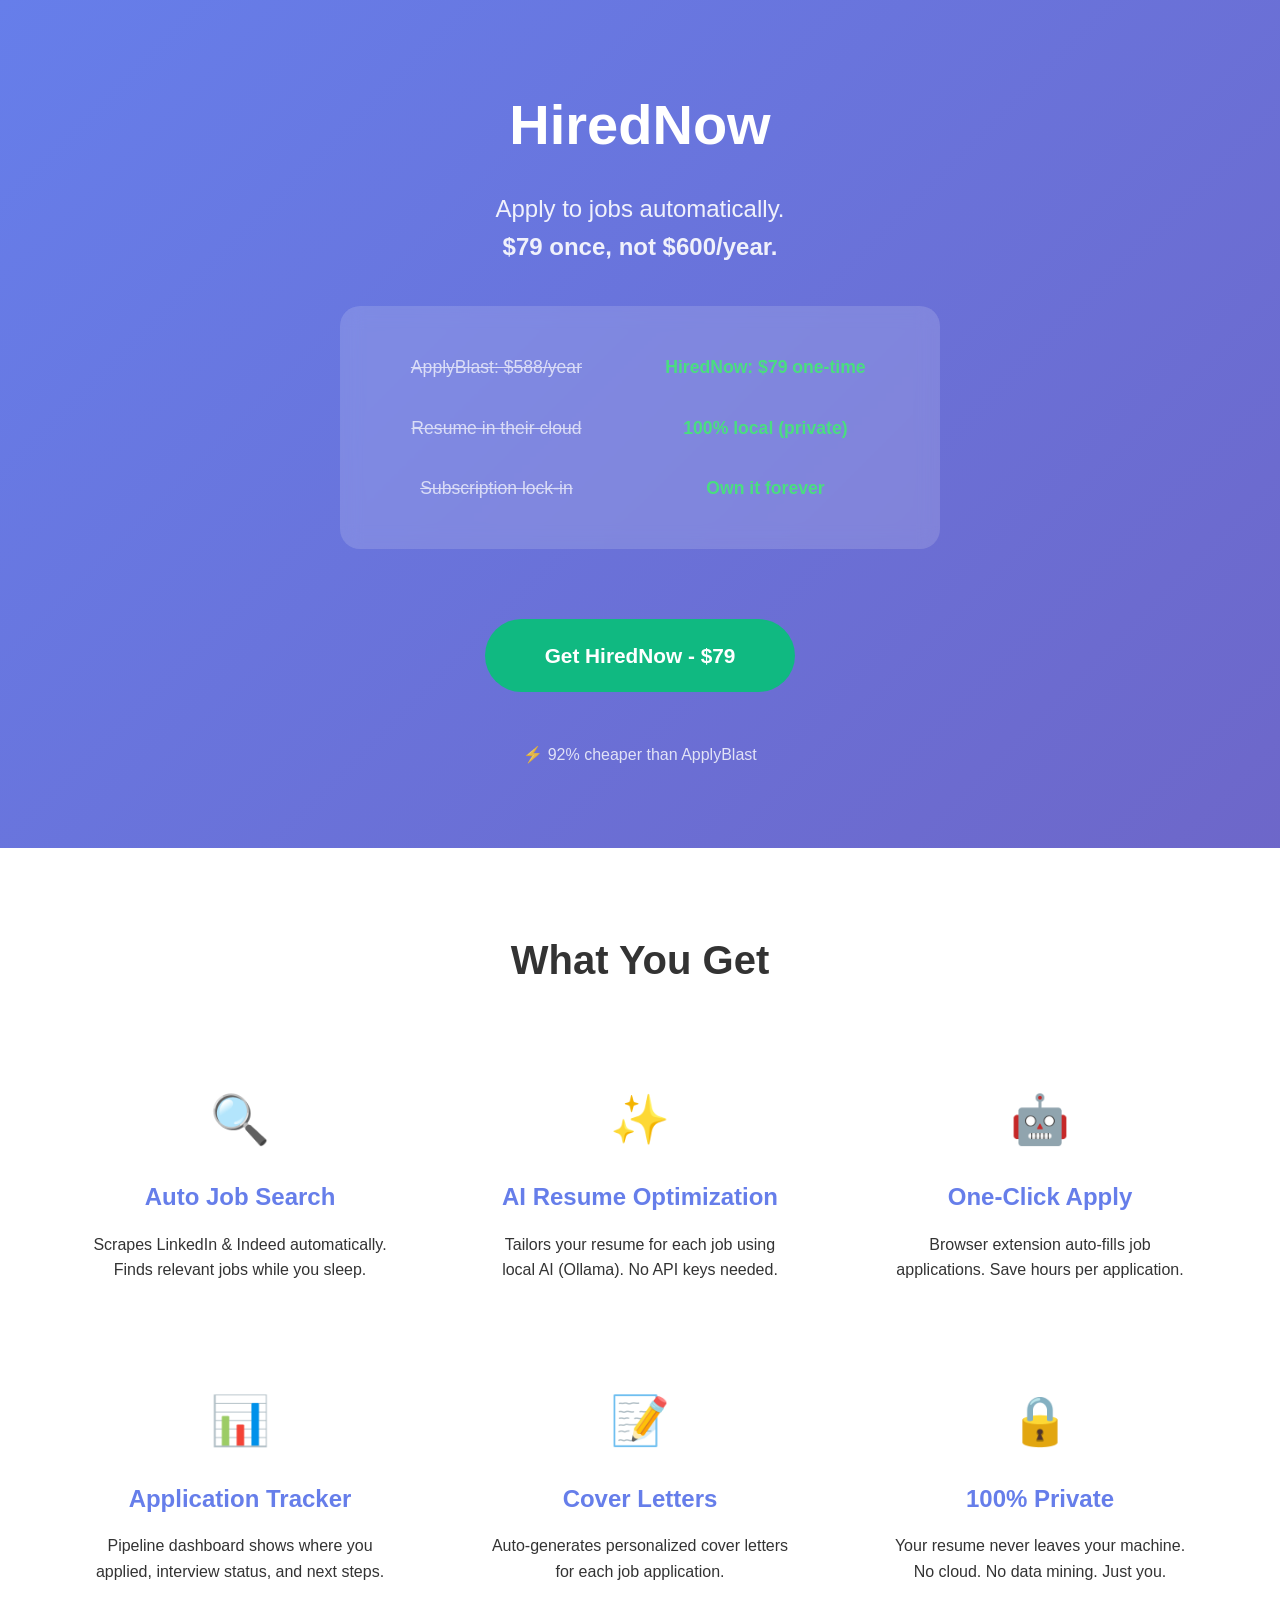
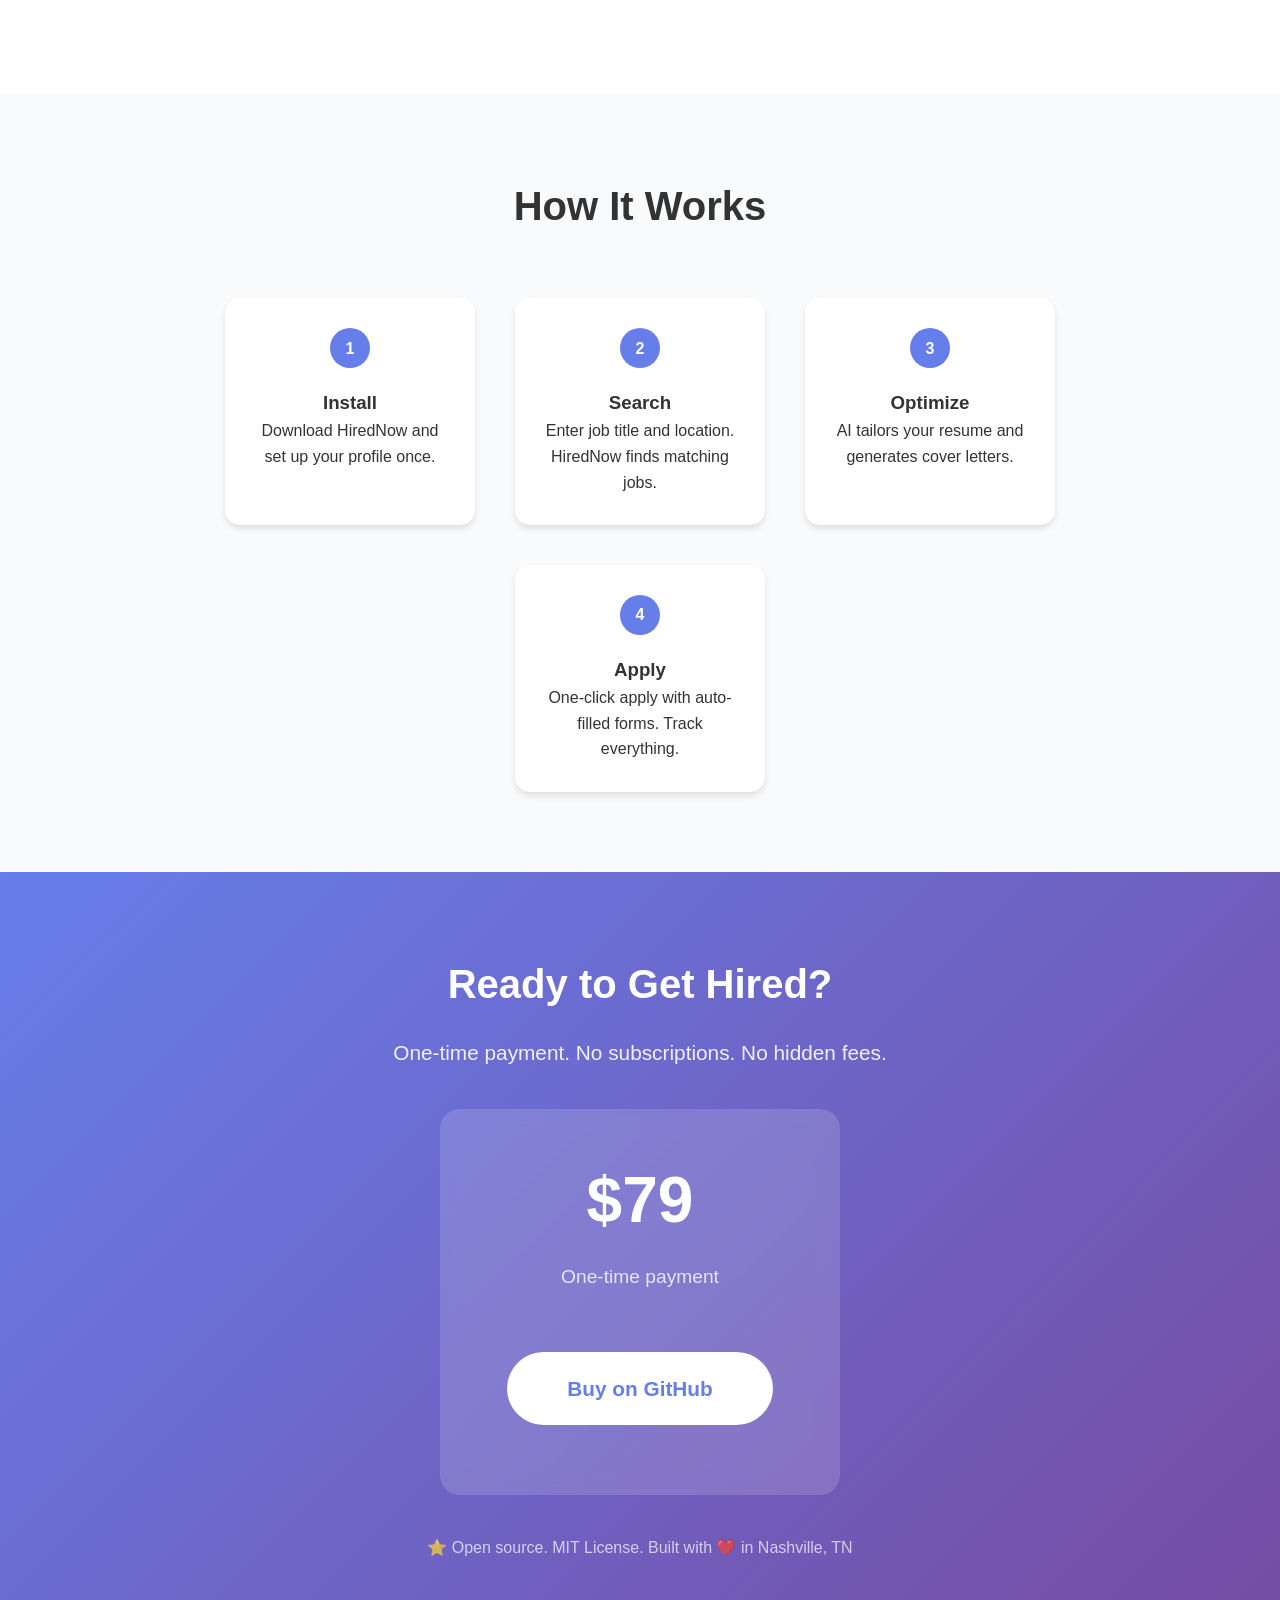
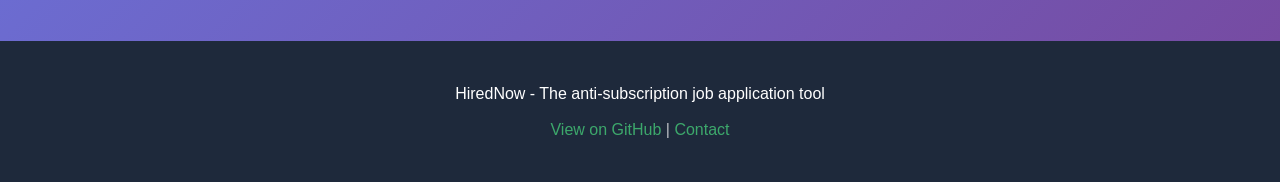
==== index.html @ 219b1fe7 "Add professional landing page" ====
<!DOCTYPE html>
<html lang="en">
<head>
    <meta charset="UTF-8">
    <meta name="viewport" content="width=device-width, initial-scale=1.0">
    <title>HiredNow - Apply to Jobs Automatically | $79 One-Time</title>
    <style>
        * {
            margin: 0;
            padding: 0;
            box-sizing: border-box;
        }
        
        body {
            font-family: -apple-system, BlinkMacSystemFont, 'Segoe UI', Roboto, sans-serif;
            line-height: 1.6;
            color: #333;
            background: linear-gradient(135deg, #667eea 0%, #764ba2 100%);
            min-height: 100vh;
        }
        
        .container {
            max-width: 1200px;
            margin: 0 auto;
            padding: 0 20px;
        }
        
        header {
            text-align: center;
            padding: 80px 20px;
            color: white;
        }
        
        h1 {
            font-size: 3.5rem;
            margin-bottom: 20px;
            font-weight: 800;
        }
        
        .tagline {
            font-size: 1.5rem;
            opacity: 0.9;
            margin-bottom: 30px;
        }
        
        .price-comparison {
            background: rgba(255,255,255,0.15);
            backdrop-filter: blur(10px);
            border-radius: 20px;
            padding: 30px;
            margin: 40px auto;
            max-width: 600px;
        }
        
        .price-comparison table {
            width: 100%;
            color: white;
        }
        
        .price-comparison td {
            padding: 15px;
            font-size: 1.1rem;
        }
        
        .price-comparison .competitor {
            text-decoration: line-through;
            opacity: 0.7;
        }
        
        .price-comparison .winner {
            font-weight: bold;
            color: #4ade80;
        }
        
        .cta-button {
            display: inline-block;
            background: #10b981;
            color: white;
            padding: 20px 60px;
            font-size: 1.3rem;
            font-weight: 600;
            border-radius: 50px;
            text-decoration: none;
            margin: 30px 0;
            transition: transform 0.2s, box-shadow 0.2s;
        }
        
        .cta-button:hover {
            transform: translateY(-3px);
            box-shadow: 0 20px 40px rgba(0,0,0,0.2);
        }
        
        .features {
            background: white;
            padding: 80px 20px;
        }
        
        .features h2 {
            text-align: center;
            font-size: 2.5rem;
            margin-bottom: 60px;
            color: #333;
        }
        
        .feature-grid {
            display: grid;
            grid-template-columns: repeat(auto-fit, minmax(300px, 1fr));
            gap: 40px;
            margin-top: 40px;
        }
        
        .feature {
            text-align: center;
            padding: 30px;
        }
        
        .feature-icon {
            font-size: 3rem;
            margin-bottom: 20px;
        }
        
        .feature h3 {
            font-size: 1.5rem;
            margin-bottom: 15px;
            color: #667eea;
        }
        
        .how-it-works {
            background: #f8fafc;
            padding: 80px 20px;
        }
        
        .how-it-works h2 {
            text-align: center;
            font-size: 2.5rem;
            margin-bottom: 60px;
        }
        
        .steps {
            display: flex;
            justify-content: center;
            gap: 40px;
            flex-wrap: wrap;
            max-width: 1000px;
            margin: 0 auto;
        }
        
        .step {
            background: white;
            padding: 30px;
            border-radius: 15px;
            box-shadow: 0 4px 6px rgba(0,0,0,0.1);
            width: 250px;
            text-align: center;
        }
        
        .step-number {
            background: #667eea;
            color: white;
            width: 40px;
            height: 40px;
            border-radius: 50%;
            display: flex;
            align-items: center;
            justify-content: center;
            margin: 0 auto 20px;
            font-weight: bold;
        }
        
        footer {
            background: #1e293b;
            color: white;
            text-align: center;
            padding: 40px 20px;
        }
        
        .github-link {
            color: #4ade80;
            text-decoration: none;
        }
        
        @media (max-width: 768px) {
            h1 {
                font-size: 2.5rem;
            }
            
            .tagline {
                font-size: 1.2rem;
            }
        }
    </style>
</head>
<body>
    <header>
        <div class="container">
            <h1>HiredNow</h1>
            <p class="tagline">Apply to jobs automatically.<br><strong>$79 once, not $600/year.</strong></p>
            
            <div class="price-comparison">
                <table>
                    <tr>
                        <td class="competitor">ApplyBlast: $588/year</td>
                        <td class="winner">HiredNow: $79 one-time</td>
                    </tr>
                    <tr>
                        <td class="competitor">Resume in their cloud</td>
                        <td class="winner">100% local (private)</td>
                    </tr>
                    <tr>
                        <td class="competitor">Subscription lock-in</td>
                        <td class="winner">Own it forever</td>
                    </tr>
                </table>
            </div>
            
            <a href="#buy" class="cta-button">Get HiredNow - $79</a>
            
            <p style="margin-top: 20px; opacity: 0.8;">⚡ 92% cheaper than ApplyBlast</p>
        </div>
    </header>
    
    <section class="features">
        <div class="container">
            <h2>What You Get</h2>
            
            <div class="feature-grid">
                <div class="feature">
                    <div class="feature-icon">🔍</div>
                    <h3>Auto Job Search</h3>
                    <p>Scrapes LinkedIn & Indeed automatically. Finds relevant jobs while you sleep.</p>
                </div>
                
                <div class="feature">
                    <div class="feature-icon">✨</div>
                    <h3>AI Resume Optimization</h3>
                    <p>Tailors your resume for each job using local AI (Ollama). No API keys needed.</p>
                </div>
                
                <div class="feature">
                    <div class="feature-icon">🤖</div>
                    <h3>One-Click Apply</h3>
                    <p>Browser extension auto-fills job applications. Save hours per application.</p>
                </div>
                
                <div class="feature">
                    <div class="feature-icon">📊</div>
                    <h3>Application Tracker</h3>
                    <p>Pipeline dashboard shows where you applied, interview status, and next steps.</p>
                </div>
                
                <div class="feature">
                    <div class="feature-icon">📝</div>
                    <h3>Cover Letters</h3>
                    <p>Auto-generates personalized cover letters for each job application.</p>
                </div>
                
                <div class="feature">
                    <div class="feature-icon">🔒</div>
                    <h3>100% Private</h3>
                    <p>Your resume never leaves your machine. No cloud. No data mining. Just you.</p>
                </div>
            </div>
        </div>
    </section>
    
    <section class="how-it-works">
        <div class="container">
            <h2>How It Works</h2>
            
            <div class="steps">
                <div class="step">
                    <div class="step-number">1</div>
                    <h3>Install</h3>
                    <p>Download HiredNow and set up your profile once.</p>
                </div>
                
                <div class="step">
                    <div class="step-number">2</div>
                    <h3>Search</h3>
                    <p>Enter job title and location. HiredNow finds matching jobs.</p>
                </div>
                
                <div class="step">
                    <div class="step-number">3</div>
                    <h3>Optimize</h3>
                    <p>AI tailors your resume and generates cover letters.</p>
                </div>
                
                <div class="step">
                    <div class="step-number">4</div>
                    <h3>Apply</h3>
                    <p>One-click apply with auto-filled forms. Track everything.</p>
                </div>
            </div>
        </div>
    </section>
    
    <section id="buy" style="background: linear-gradient(135deg, #667eea 0%, #764ba2 100%); padding: 80px 20px; text-align: center; color: white;">
        <div class="container">
            <h2 style="font-size: 2.5rem; margin-bottom: 20px;">Ready to Get Hired?</h2>
            <p style="font-size: 1.3rem; margin-bottom: 40px; opacity: 0.9;">One-time payment. No subscriptions. No hidden fees.</p>
            
            <div style="background: rgba(255,255,255,0.15); backdrop-filter: blur(10px); border-radius: 20px; padding: 40px; max-width: 400px; margin: 0 auto;">
                <div style="font-size: 4rem; font-weight: 800; margin-bottom: 10px;">$79</div>
                <div style="font-size: 1.2rem; opacity: 0.8; margin-bottom: 30px;">One-time payment</div>
                <a href="https://github.com/richardkrahl/hirednow" class="cta-button" style="background: white; color: #667eea;">Buy on GitHub</a>
            </div>
            
            <p style="margin-top: 40px; opacity: 0.7;">⭐ Open source. MIT License. Built with ❤️ in Nashville, TN</p>
        </div>
    </section>
    
    <footer>
        <div class="container">
            <p>HiredNow - The anti-subscription job application tool</p>
            <p style="margin-top: 10px; opacity: 0.7;">
                <a href="https://github.com/richardkrahl/hirednow" class="github-link">View on GitHub</a> | 
                <a href="mailto:support@hirednow.app" class="github-link">Contact</a>
            </p>
        </div>
    </footer>
</body>
</html>
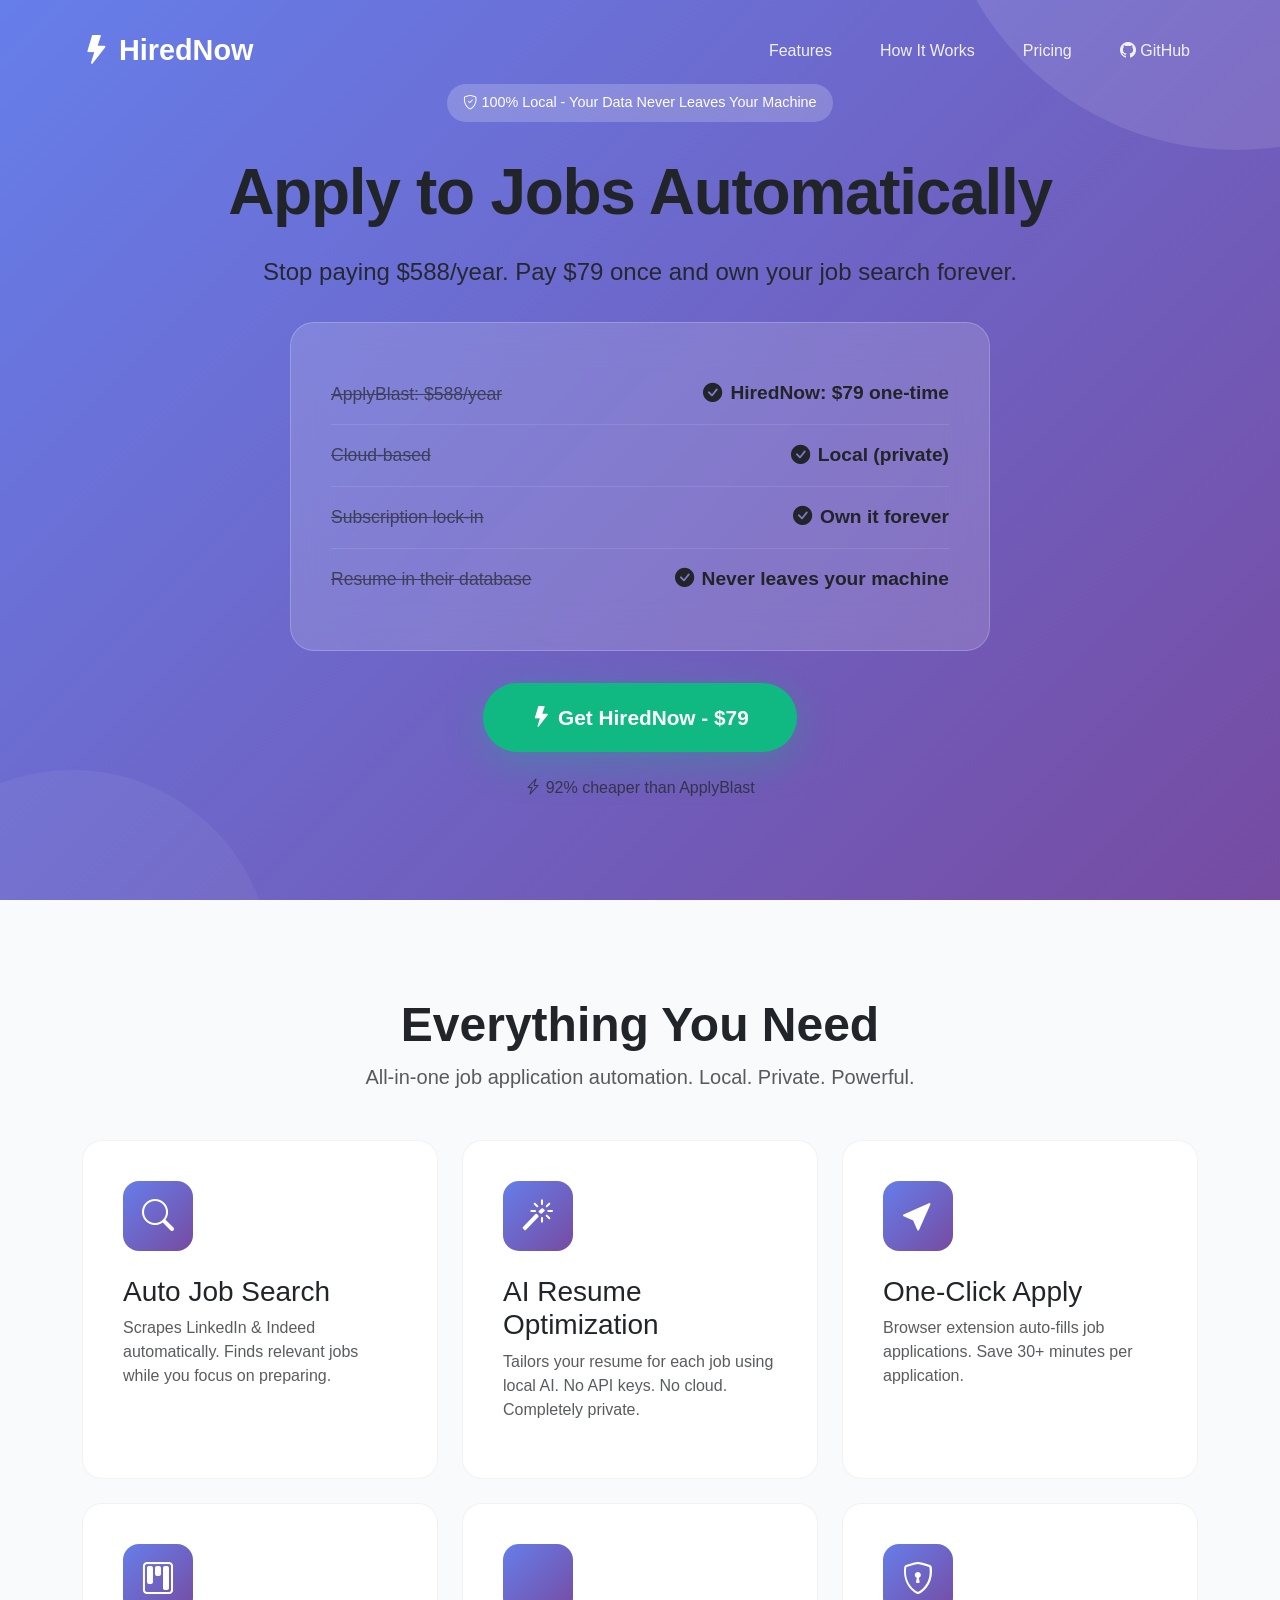
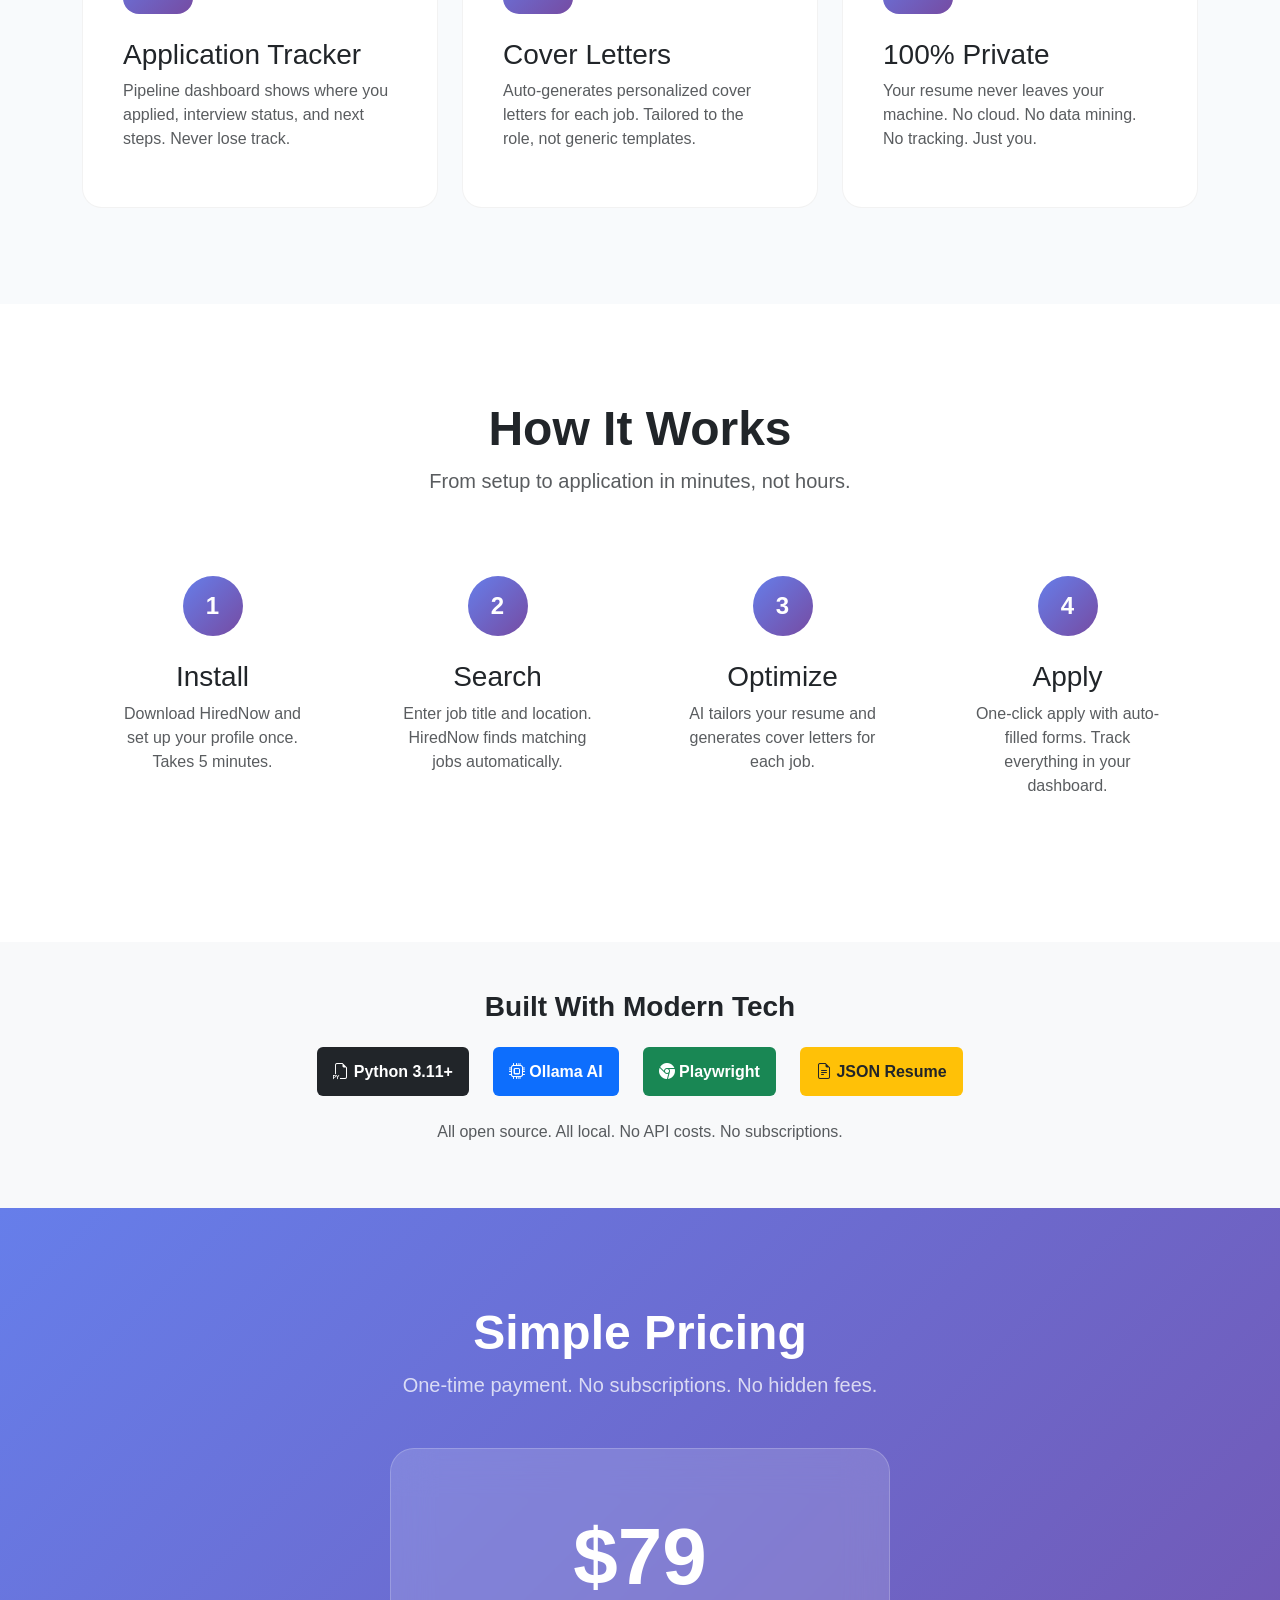
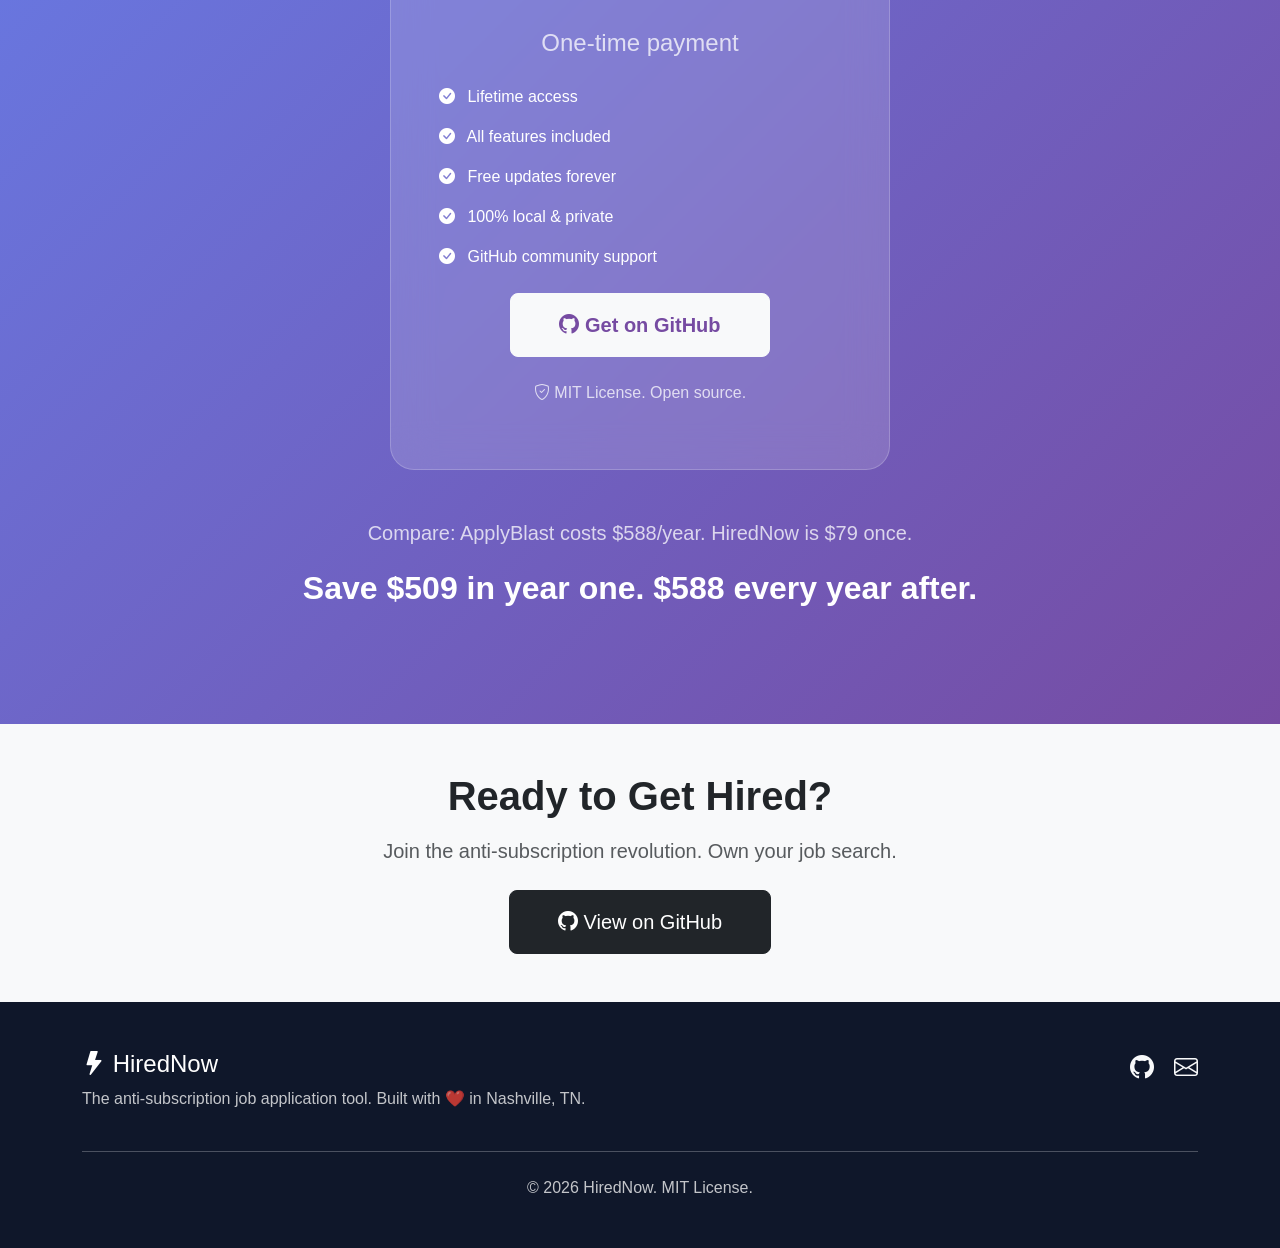
==== commit 628f682b: "Update index.html" ====
--- a/index.html
+++ b/index.html
@@ -4,320 +4,503 @@
     <meta charset="UTF-8">
     <meta name="viewport" content="width=device-width, initial-scale=1.0">
     <title>HiredNow - Apply to Jobs Automatically | $79 One-Time</title>
+    <link href="https://cdn.jsdelivr.net/npm/bootstrap@5.3.2/dist/css/bootstrap.min.css" rel="stylesheet">
+    <link rel="stylesheet" href="https://cdn.jsdelivr.net/npm/bootstrap-icons@1.11.1/font/bootstrap-icons.css">
     <style>
-        * {
-            margin: 0;
-            padding: 0;
-            box-sizing: border-box;
+        :root {
+            --primary-gradient: linear-gradient(135deg, #667eea 0%, #764ba2 100%);
+            --accent-color: #10b981;
         }
         
         body {
-            font-family: -apple-system, BlinkMacSystemFont, 'Segoe UI', Roboto, sans-serif;
-            line-height: 1.6;
-            color: #333;
-            background: linear-gradient(135deg, #667eea 0%, #764ba2 100%);
+            font-family: 'Inter', -apple-system, BlinkMacSystemFont, sans-serif;
+            overflow-x: hidden;
+        }
+        
+        .hero {
+            background: var(--primary-gradient);
             min-height: 100vh;
-        }
-        
-        .container {
-            max-width: 1200px;
-            margin: 0 auto;
-            padding: 0 20px;
-        }
-        
-        header {
-            text-align: center;
-            padding: 80px 20px;
-            color: white;
-        }
-        
-        h1 {
-            font-size: 3.5rem;
-            margin-bottom: 20px;
+            display: flex;
+            align-items: center;
+            position: relative;
+            overflow: hidden;
+        }
+        
+        .hero::before {
+            content: '';
+            position: absolute;
+            top: -50%;
+            right: -20%;
+            width: 600px;
+            height: 600px;
+            background: rgba(255,255,255,0.1);
+            border-radius: 50%;
+            animation: float 20s ease-in-out infinite;
+        }
+        
+        .hero::after {
+            content: '';
+            position: absolute;
+            bottom: -30%;
+            left: -10%;
+            width: 400px;
+            height: 400px;
+            background: rgba(255,255,255,0.05);
+            border-radius: 50%;
+            animation: float 15s ease-in-out infinite reverse;
+        }
+        
+        @keyframes float {
+            0%, 100% { transform: translate(0, 0); }
+            50% { transform: translate(30px, 30px); }
+        }
+        
+        .hero-content {
+            position: relative;
+            z-index: 1;
+        }
+        
+        .hero h1 {
+            font-size: 4rem;
             font-weight: 800;
-        }
-        
-        .tagline {
+            margin-bottom: 1.5rem;
+            letter-spacing: -0.02em;
+        }
+        
+        .hero .lead {
             font-size: 1.5rem;
-            opacity: 0.9;
-            margin-bottom: 30px;
-        }
-        
-        .price-comparison {
+            opacity: 0.95;
+            margin-bottom: 2rem;
+        }
+        
+        .price-card {
             background: rgba(255,255,255,0.15);
-            backdrop-filter: blur(10px);
-            border-radius: 20px;
-            padding: 30px;
-            margin: 40px auto;
-            max-width: 600px;
-        }
-        
-        .price-comparison table {
-            width: 100%;
-            color: white;
-        }
-        
-        .price-comparison td {
-            padding: 15px;
-            font-size: 1.1rem;
-        }
-        
-        .price-comparison .competitor {
+            backdrop-filter: blur(20px);
+            border: 1px solid rgba(255,255,255,0.2);
+            border-radius: 24px;
+            padding: 2.5rem;
+            margin: 2rem auto;
+            max-width: 700px;
+        }
+        
+        .price-row {
+            display: flex;
+            justify-content: space-between;
+            align-items: center;
+            padding: 1rem 0;
+            border-bottom: 1px solid rgba(255,255,255,0.1);
+        }
+        
+        .price-row:last-child {
+            border-bottom: none;
+        }
+        
+        .competitor {
             text-decoration: line-through;
             opacity: 0.7;
-        }
-        
-        .price-comparison .winner {
-            font-weight: bold;
-            color: #4ade80;
-        }
-        
-        .cta-button {
-            display: inline-block;
-            background: #10b981;
-            color: white;
-            padding: 20px 60px;
+            font-size: 1.1rem;
+        }
+        
+        .winner {
+            font-weight: 700;
+            font-size: 1.2rem;
+            display: flex;
+            align-items: center;
+            gap: 0.5rem;
+        }
+        
+        .btn-cta {
+            background: var(--accent-color);
+            color: white;
+            padding: 1.2rem 3rem;
             font-size: 1.3rem;
             font-weight: 600;
             border-radius: 50px;
-            text-decoration: none;
-            margin: 30px 0;
-            transition: transform 0.2s, box-shadow 0.2s;
-        }
-        
-        .cta-button:hover {
+            border: none;
+            transition: all 0.3s ease;
+            box-shadow: 0 10px 40px rgba(16, 185, 129, 0.3);
+        }
+        
+        .btn-cta:hover {
             transform: translateY(-3px);
-            box-shadow: 0 20px 40px rgba(0,0,0,0.2);
+            box-shadow: 0 20px 60px rgba(16, 185, 129, 0.4);
+            color: white;
         }
         
         .features {
+            padding: 6rem 0;
+            background: #f8fafc;
+        }
+        
+        .feature-card {
             background: white;
-            padding: 80px 20px;
-        }
-        
-        .features h2 {
+            border-radius: 20px;
+            padding: 2.5rem;
+            height: 100%;
+            transition: all 0.3s ease;
+            border: 1px solid rgba(0,0,0,0.05);
+        }
+        
+        .feature-card:hover {
+            transform: translateY(-5px);
+            box-shadow: 0 20px 60px rgba(0,0,0,0.1);
+        }
+        
+        .feature-icon {
+            width: 70px;
+            height: 70px;
+            background: var(--primary-gradient);
+            border-radius: 16px;
+            display: flex;
+            align-items: center;
+            justify-content: center;
+            margin-bottom: 1.5rem;
+            color: white;
+            font-size: 2rem;
+        }
+        
+        .how-it-works {
+            padding: 6rem 0;
+        }
+        
+        .step-card {
             text-align: center;
-            font-size: 2.5rem;
-            margin-bottom: 60px;
-            color: #333;
-        }
-        
-        .feature-grid {
-            display: grid;
-            grid-template-columns: repeat(auto-fit, minmax(300px, 1fr));
-            gap: 40px;
-            margin-top: 40px;
-        }
-        
-        .feature {
-            text-align: center;
-            padding: 30px;
-        }
-        
-        .feature-icon {
-            font-size: 3rem;
-            margin-bottom: 20px;
-        }
-        
-        .feature h3 {
-            font-size: 1.5rem;
-            margin-bottom: 15px;
-            color: #667eea;
-        }
-        
-        .how-it-works {
-            background: #f8fafc;
-            padding: 80px 20px;
-        }
-        
-        .how-it-works h2 {
-            text-align: center;
-            font-size: 2.5rem;
-            margin-bottom: 60px;
-        }
-        
-        .steps {
-            display: flex;
-            justify-content: center;
-            gap: 40px;
-            flex-wrap: wrap;
-            max-width: 1000px;
-            margin: 0 auto;
-        }
-        
-        .step {
-            background: white;
-            padding: 30px;
-            border-radius: 15px;
-            box-shadow: 0 4px 6px rgba(0,0,0,0.1);
-            width: 250px;
-            text-align: center;
+            padding: 2rem;
         }
         
         .step-number {
-            background: #667eea;
-            color: white;
-            width: 40px;
-            height: 40px;
+            width: 60px;
+            height: 60px;
+            background: var(--primary-gradient);
+            color: white;
             border-radius: 50%;
             display: flex;
             align-items: center;
             justify-content: center;
-            margin: 0 auto 20px;
-            font-weight: bold;
+            font-size: 1.5rem;
+            font-weight: 700;
+            margin: 0 auto 1.5rem;
+        }
+        
+        .pricing-section {
+            background: var(--primary-gradient);
+            padding: 6rem 0;
+            color: white;
+        }
+        
+        .pricing-box {
+            background: rgba(255,255,255,0.15);
+            backdrop-filter: blur(20px);
+            border: 1px solid rgba(255,255,255,0.2);
+            border-radius: 24px;
+            padding: 3rem;
+            text-align: center;
+            max-width: 500px;
+            margin: 0 auto;
+        }
+        
+        .price-tag {
+            font-size: 5rem;
+            font-weight: 800;
+            margin-bottom: 0.5rem;
+        }
+        
+        .navbar {
+            position: absolute;
+            top: 0;
+            width: 100%;
+            z-index: 1000;
+            padding: 1.5rem 0;
+        }
+        
+        .navbar-brand {
+            font-size: 1.8rem;
+            font-weight: 700;
+            color: white !important;
+        }
+        
+        .nav-link {
+            color: rgba(255,255,255,0.9) !important;
+            font-weight: 500;
+            margin-left: 2rem;
+        }
+        
+        .nav-link:hover {
+            color: white !important;
         }
         
         footer {
-            background: #1e293b;
-            color: white;
-            text-align: center;
-            padding: 40px 20px;
-        }
-        
-        .github-link {
-            color: #4ade80;
-            text-decoration: none;
+            background: #0f172a;
+            color: white;
+            padding: 3rem 0;
+        }
+        
+        .badge-custom {
+            background: rgba(255,255,255,0.2);
+            color: white;
+            padding: 0.5rem 1rem;
+            border-radius: 50px;
+            font-size: 0.9rem;
+            display: inline-block;
+            margin-bottom: 2rem;
         }
         
         @media (max-width: 768px) {
-            h1 {
+            .hero h1 {
                 font-size: 2.5rem;
             }
-            
-            .tagline {
+            .hero .lead {
                 font-size: 1.2rem;
+            }
+            .price-tag {
+                font-size: 3.5rem;
             }
         }
     </style>
 </head>
 <body>
-    <header>
+    <!-- Navigation -->
+    <nav class="navbar navbar-expand-lg">
         <div class="container">
-            <h1>HiredNow</h1>
-            <p class="tagline">Apply to jobs automatically.<br><strong>$79 once, not $600/year.</strong></p>
+            <a class="navbar-brand" href="#"><i class="bi bi-lightning-fill"></i> HiredNow</a>
+            <button class="navbar-toggler" type="button" data-bs-toggle="collapse" data-bs-target="#navbarNav">
+                <span class="navbar-toggler-icon"></span>
+            </button>
+            <div class="collapse navbar-collapse" id="navbarNav">
+                <ul class="navbar-nav ms-auto">
+                    <li class="nav-item"><a class="nav-link" href="#features">Features</a></li>
+                    <li class="nav-item"><a class="nav-link" href="#how-it-works">How It Works</a></li>
+                    <li class="nav-item"><a class="nav-link" href="#pricing">Pricing</a></li>
+                    <li class="nav-item"><a class="nav-link" href="https://github.com/richardkrahl/hirednow"><i class="bi bi-github"></i> GitHub</a></li>
+                </ul>
+            </div>
+        </div>
+    </nav>
+
+    <!-- Hero Section -->
+    <section class="hero">
+        <div class="container">
+            <div class="row justify-content-center">
+                <div class="col-lg-10 text-center hero-content">
+                    <span class="badge-custom"><i class="bi bi-shield-check"></i> 100% Local - Your Data Never Leaves Your Machine</span>
+                    <h1>Apply to Jobs Automatically</h1>
+                    <p class="lead">Stop paying $588/year. Pay <strong>$79 once</strong> and own your job search forever.</p>
+                    
+                    <div class="price-card">
+                        <div class="price-row">
+                            <span class="competitor">ApplyBlast: $588/year</span>
+                            <span class="winner"><i class="bi bi-check-circle-fill"></i> HiredNow: $79 one-time</span>
+                        </div>
+                        <div class="price-row">
+                            <span class="competitor">Cloud-based</span>
+                            <span class="winner"><i class="bi bi-check-circle-fill"></i> Local (private)</span>
+                        </div>
+                        <div class="price-row">
+                            <span class="competitor">Subscription lock-in</span>
+                            <span class="winner"><i class="bi bi-check-circle-fill"></i> Own it forever</span>
+                        </div>
+                        <div class="price-row">
+                            <span class="competitor">Resume in their database</span>
+                            <span class="winner"><i class="bi bi-check-circle-fill"></i> Never leaves your machine</span>
+                        </div>
+                    </div>
+                    
+                    <a href="#pricing" class="btn btn-cta"><i class="bi bi-lightning-fill"></i> Get HiredNow - $79</a>
+                    <p class="mt-4 opacity-75"><i class="bi bi-lightning-charge"></i> 92% cheaper than ApplyBlast</p>
+                </div>
+            </div>
+        </div>
+    </section>
+
+    <!-- Features Section -->
+    <section class="features" id="features">
+        <div class="container">
+            <div class="text-center mb-5">
+                <h2 class="display-5 fw-bold">Everything You Need</h2>
+                <p class="lead text-muted">All-in-one job application automation. Local. Private. Powerful.</p>
+            </div>
             
-            <div class="price-comparison">
-                <table>
-                    <tr>
-                        <td class="competitor">ApplyBlast: $588/year</td>
-                        <td class="winner">HiredNow: $79 one-time</td>
-                    </tr>
-                    <tr>
-                        <td class="competitor">Resume in their cloud</td>
-                        <td class="winner">100% local (private)</td>
-                    </tr>
-                    <tr>
-                        <td class="competitor">Subscription lock-in</td>
-                        <td class="winner">Own it forever</td>
-                    </tr>
-                </table>
+            <div class="row g-4">
+                <div class="col-md-6 col-lg-4">
+                    <div class="feature-card">
+                        <div class="feature-icon"><i class="bi bi-search"></i></div>
+                        <h3>Auto Job Search</h3>
+                        <p class="text-muted">Scrapes LinkedIn & Indeed automatically. Finds relevant jobs while you focus on preparing.</p>
+                    </div>
+                </div>
+                
+                <div class="col-md-6 col-lg-4">
+                    <div class="feature-card">
+                        <div class="feature-icon"><i class="bi bi-magic"></i></div>
+                        <h3>AI Resume Optimization</h3>
+                        <p class="text-muted">Tailors your resume for each job using local AI. No API keys. No cloud. Completely private.</p>
+                    </div>
+                </div>
+                
+                <div class="col-md-6 col-lg-4">
+                    <div class="feature-card">
+                        <div class="feature-icon"><i class="bi bi-cursor-fill"></i></div>
+                        <h3>One-Click Apply</h3>
+                        <p class="text-muted">Browser extension auto-fills job applications. Save 30+ minutes per application.</p>
+                    </div>
+                </div>
+                
+                <div class="col-md-6 col-lg-4">
+                    <div class="feature-card">
+                        <div class="feature-icon"><i class="bi bi-kanban"></i></div>
+                        <h3>Application Tracker</h3>
+                        <p class="text-muted">Pipeline dashboard shows where you applied, interview status, and next steps. Never lose track.</p>
+                    </div>
+                </div>
+                
+                <div class="col-md-6 col-lg-4">
+                    <div class="feature-card">
+                        <div class="feature-icon"><i class="bi bi-envelope-text"></i></div>
+                        <h3>Cover Letters</h3>
+                        <p class="text-muted">Auto-generates personalized cover letters for each job. Tailored to the role, not generic templates.</p>
+                    </div>
+                </div>
+                
+                <div class="col-md-6 col-lg-4">
+                    <div class="feature-card">
+                        <div class="feature-icon"><i class="bi bi-shield-lock"></i></div>
+                        <h3>100% Private</h3>
+                        <p class="text-muted">Your resume never leaves your machine. No cloud. No data mining. No tracking. Just you.</p>
+                    </div>
+                </div>
+            </div>
+        </div>
+    </section>
+
+    <!-- How It Works -->
+    <section class="how-it-works" id="how-it-works">
+        <div class="container">
+            <div class="text-center mb-5">
+                <h2 class="display-5 fw-bold">How It Works</h2>
+                <p class="lead text-muted">From setup to application in minutes, not hours.</p>
             </div>
             
-            <a href="#buy" class="cta-button">Get HiredNow - $79</a>
+            <div class="row g-4">
+                <div class="col-md-3">
+                    <div class="step-card">
+                        <div class="step-number">1</div>
+                        <h3>Install</h3>
+                        <p class="text-muted">Download HiredNow and set up your profile once. Takes 5 minutes.</p>
+                    </div>
+                </div>
+                
+                <div class="col-md-3">
+                    <div class="step-card">
+                        <div class="step-number">2</div>
+                        <h3>Search</h3>
+                        <p class="text-muted">Enter job title and location. HiredNow finds matching jobs automatically.</p>
+                    </div>
+                </div>
+                
+                <div class="col-md-3">
+                    <div class="step-card">
+                        <div class="step-number">3</div>
+                        <h3>Optimize</h3>
+                        <p class="text-muted">AI tailors your resume and generates cover letters for each job.</p>
+                    </div>
+                </div>
+                
+                <div class="col-md-3">
+                    <div class="step-card">
+                        <div class="step-number">4</div>
+                        <h3>Apply</h3>
+                        <p class="text-muted">One-click apply with auto-filled forms. Track everything in your dashboard.</p>
+                    </div>
+                </div>
+            </div>
+        </div>
+    </section>
+
+    <!-- Tech Stack -->
+    <section class="bg-light py-5">
+        <div class="container text-center">
+            <h3 class="fw-bold mb-4">Built With Modern Tech</h3>
+            <div class="row justify-content-center g-4">
+                <div class="col-auto">
+                    <span class="badge bg-dark p-3 fs-6"><i class="bi bi-filetype-py"></i> Python 3.11+</span>
+                </div>
+                <div class="col-auto">
+                    <span class="badge bg-primary p-3 fs-6"><i class="bi bi-cpu"></i> Ollama AI</span>
+                </div>
+                <div class="col-auto">
+                    <span class="badge bg-success p-3 fs-6"><i class="bi bi-browser-chrome"></i> Playwright</span>
+                </div>
+                <div class="col-auto">
+                    <span class="badge bg-warning text-dark p-3 fs-6"><i class="bi bi-file-earmark-text"></i> JSON Resume</span>
+                </div>
+            </div>
+            <p class="mt-4 text-muted">All open source. All local. No API costs. No subscriptions.</p>
+        </div>
+    </section>
+
+    <!-- Pricing Section -->
+    <section class="pricing-section" id="pricing">
+        <div class="container">
+            <div class="text-center mb-5">
+                <h2 class="display-5 fw-bold">Simple Pricing</h2>
+                <p class="lead opacity-75">One-time payment. No subscriptions. No hidden fees.</p>
+            </div>
             
-            <p style="margin-top: 20px; opacity: 0.8;">⚡ 92% cheaper than ApplyBlast</p>
-        </div>
-    </header>
-    
-    <section class="features">
-        <div class="container">
-            <h2>What You Get</h2>
+            <div class="pricing-box">
+                <div class="price-tag">$79</div>
+                <p class="fs-4 opacity-75 mb-4">One-time payment</p>
+                
+                <ul class="list-unstyled text-start mb-4">
+                    <li class="mb-3"><i class="bi bi-check-circle-fill me-2"></i> Lifetime access</li>
+                    <li class="mb-3"><i class="bi bi-check-circle-fill me-2"></i> All features included</li>
+                    <li class="mb-3"><i class="bi bi-check-circle-fill me-2"></i> Free updates forever</li>
+                    <li class="mb-3"><i class="bi bi-check-circle-fill me-2"></i> 100% local & private</li>
+                    <li class="mb-3"><i class="bi bi-check-circle-fill me-2"></i> GitHub community support</li>
+                </ul>
+                
+                <a href="https://github.com/richardkrahl/hirednow" class="btn btn-light btn-lg px-5 py-3 fw-bold" style="color: #764ba2;">
+                    <i class="bi bi-github"></i> Get on GitHub
+                </a>
+                
+                <p class="mt-4 opacity-75"><i class="bi bi-shield-check"></i> MIT License. Open source.</p>
+            </div>
             
-            <div class="feature-grid">
-                <div class="feature">
-                    <div class="feature-icon">🔍</div>
-                    <h3>Auto Job Search</h3>
-                    <p>Scrapes LinkedIn & Indeed automatically. Finds relevant jobs while you sleep.</p>
-                </div>
-                
-                <div class="feature">
-                    <div class="feature-icon">✨</div>
-                    <h3>AI Resume Optimization</h3>
-                    <p>Tailors your resume for each job using local AI (Ollama). No API keys needed.</p>
-                </div>
-                
-                <div class="feature">
-                    <div class="feature-icon">🤖</div>
-                    <h3>One-Click Apply</h3>
-                    <p>Browser extension auto-fills job applications. Save hours per application.</p>
-                </div>
-                
-                <div class="feature">
-                    <div class="feature-icon">📊</div>
-                    <h3>Application Tracker</h3>
-                    <p>Pipeline dashboard shows where you applied, interview status, and next steps.</p>
-                </div>
-                
-                <div class="feature">
-                    <div class="feature-icon">📝</div>
-                    <h3>Cover Letters</h3>
-                    <p>Auto-generates personalized cover letters for each job application.</p>
-                </div>
-                
-                <div class="feature">
-                    <div class="feature-icon">🔒</div>
-                    <h3>100% Private</h3>
-                    <p>Your resume never leaves your machine. No cloud. No data mining. Just you.</p>
-                </div>
+            <div class="text-center mt-5">
+                <p class="fs-5 opacity-75">Compare: ApplyBlast costs $588/year. HiredNow is $79 once.</p>
+                <p class="fs-2 fw-bold">Save $509 in year one. $588 every year after.</p>
             </div>
         </div>
     </section>
-    
-    <section class="how-it-works">
-        <div class="container">
-            <h2>How It Works</h2>
-            
-            <div class="steps">
-                <div class="step">
-                    <div class="step-number">1</div>
-                    <h3>Install</h3>
-                    <p>Download HiredNow and set up your profile once.</p>
-                </div>
-                
-                <div class="step">
-                    <div class="step-number">2</div>
-                    <h3>Search</h3>
-                    <p>Enter job title and location. HiredNow finds matching jobs.</p>
-                </div>
-                
-                <div class="step">
-                    <div class="step-number">3</div>
-                    <h3>Optimize</h3>
-                    <p>AI tailors your resume and generates cover letters.</p>
-                </div>
-                
-                <div class="step">
-                    <div class="step-number">4</div>
-                    <h3>Apply</h3>
-                    <p>One-click apply with auto-filled forms. Track everything.</p>
-                </div>
-            </div>
+
+    <!-- CTA Section -->
+    <section class="bg-light py-5">
+        <div class="container text-center">
+            <h3 class="display-6 fw-bold mb-3">Ready to Get Hired?</h3>
+            <p class="lead text-muted mb-4">Join the anti-subscription revolution. Own your job search.</p>
+            <a href="https://github.com/richardkrahl/hirednow" class="btn btn-dark btn-lg px-5 py-3">
+                <i class="bi bi-github"></i> View on GitHub
+            </a>
         </div>
     </section>
-    
-    <section id="buy" style="background: linear-gradient(135deg, #667eea 0%, #764ba2 100%); padding: 80px 20px; text-align: center; color: white;">
-        <div class="container">
-            <h2 style="font-size: 2.5rem; margin-bottom: 20px;">Ready to Get Hired?</h2>
-            <p style="font-size: 1.3rem; margin-bottom: 40px; opacity: 0.9;">One-time payment. No subscriptions. No hidden fees.</p>
-            
-            <div style="background: rgba(255,255,255,0.15); backdrop-filter: blur(10px); border-radius: 20px; padding: 40px; max-width: 400px; margin: 0 auto;">
-                <div style="font-size: 4rem; font-weight: 800; margin-bottom: 10px;">$79</div>
-                <div style="font-size: 1.2rem; opacity: 0.8; margin-bottom: 30px;">One-time payment</div>
-                <a href="https://github.com/richardkrahl/hirednow" class="cta-button" style="background: white; color: #667eea;">Buy on GitHub</a>
-            </div>
-            
-            <p style="margin-top: 40px; opacity: 0.7;">⭐ Open source. MIT License. Built with ❤️ in Nashville, TN</p>
-        </div>
-    </section>
-    
+
+    <!-- Footer -->
     <footer>
         <div class="container">
-            <p>HiredNow - The anti-subscription job application tool</p>
-            <p style="margin-top: 10px; opacity: 0.7;">
-                <a href="https://github.com/richardkrahl/hirednow" class="github-link">View on GitHub</a> | 
-                <a href="mailto:support@hirednow.app" class="github-link">Contact</a>
-            </p>
+            <div class="row">
+                <div class="col-md-6">
+                    <h4><i class="bi bi-lightning-fill"></i> HiredNow</h4>
+                    <p class="opacity-75">The anti-subscription job application tool. Built with ❤️ in Nashville, TN.</p>
+                </div>
+                <div class="col-md-6 text-md-end">
+                    <a href="https://github.com/richardkrahl/hirednow" class="text-light me-3"><i class="bi bi-github fs-4"></i></a>
+                    <a href="mailto:support@hirednow.app" class="text-light"><i class="bi bi-envelope fs-4"></i></a>
+                </div>
+            </div>
+            <hr class="my-4 opacity-25">
+            <p class="text-center opacity-75 mb-0">© 2026 HiredNow. MIT License.</p>
         </div>
     </footer>
+
+    <script src="https://cdn.jsdelivr.net/npm/bootstrap@5.3.2/dist/js/bootstrap.bundle.min.js"></script>
 </body>
 </html>
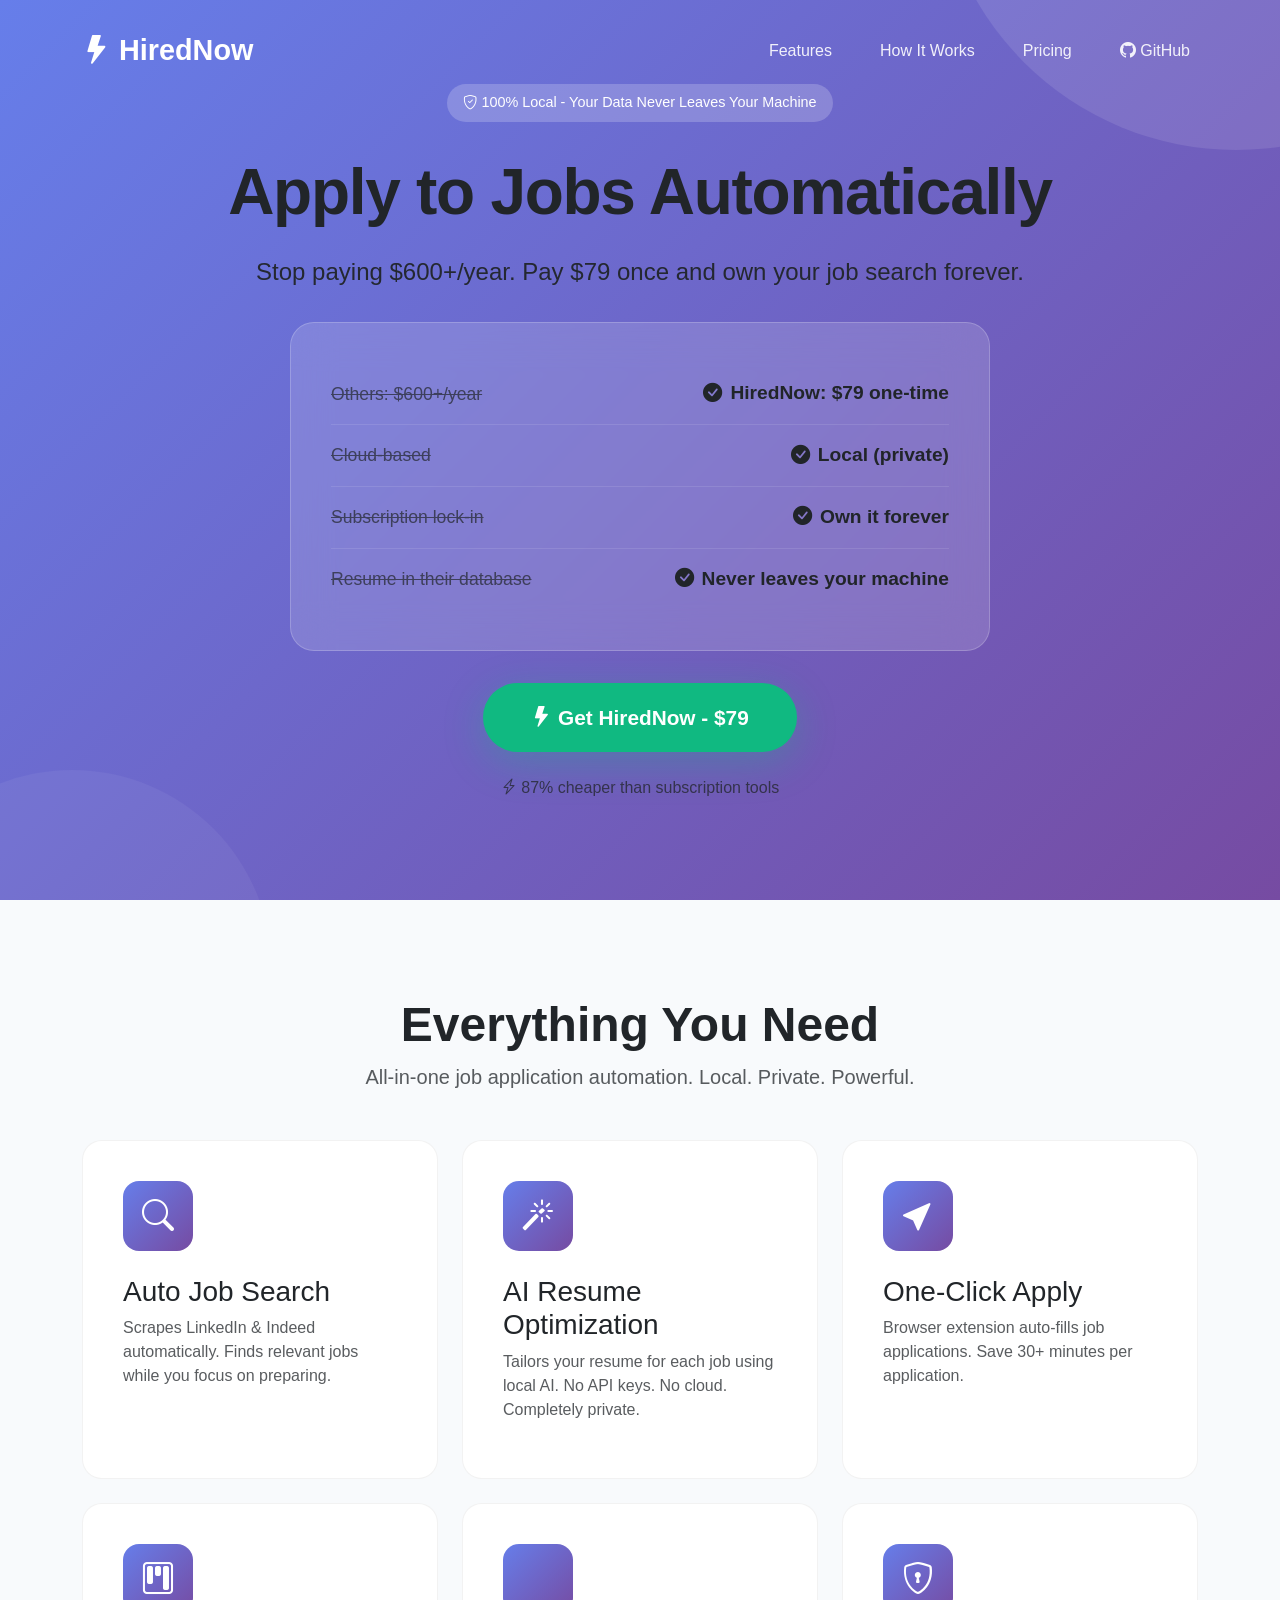
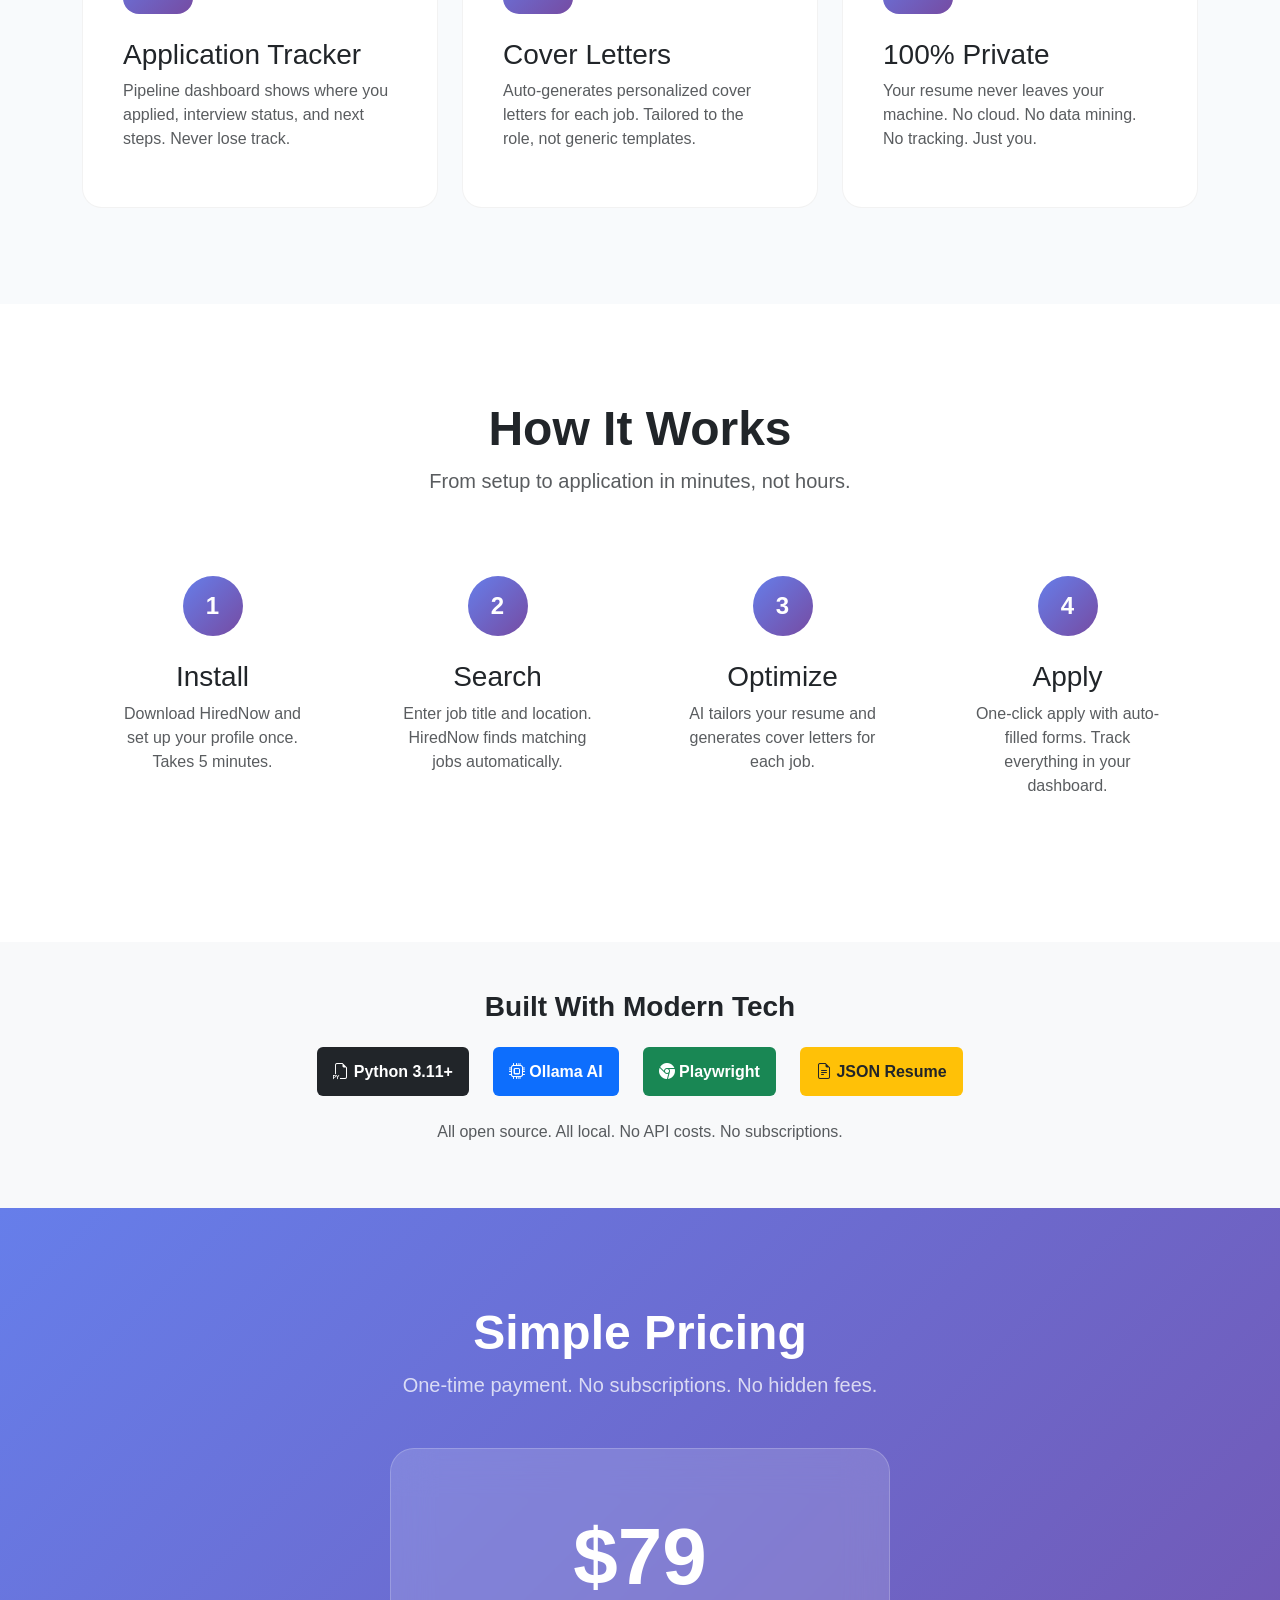
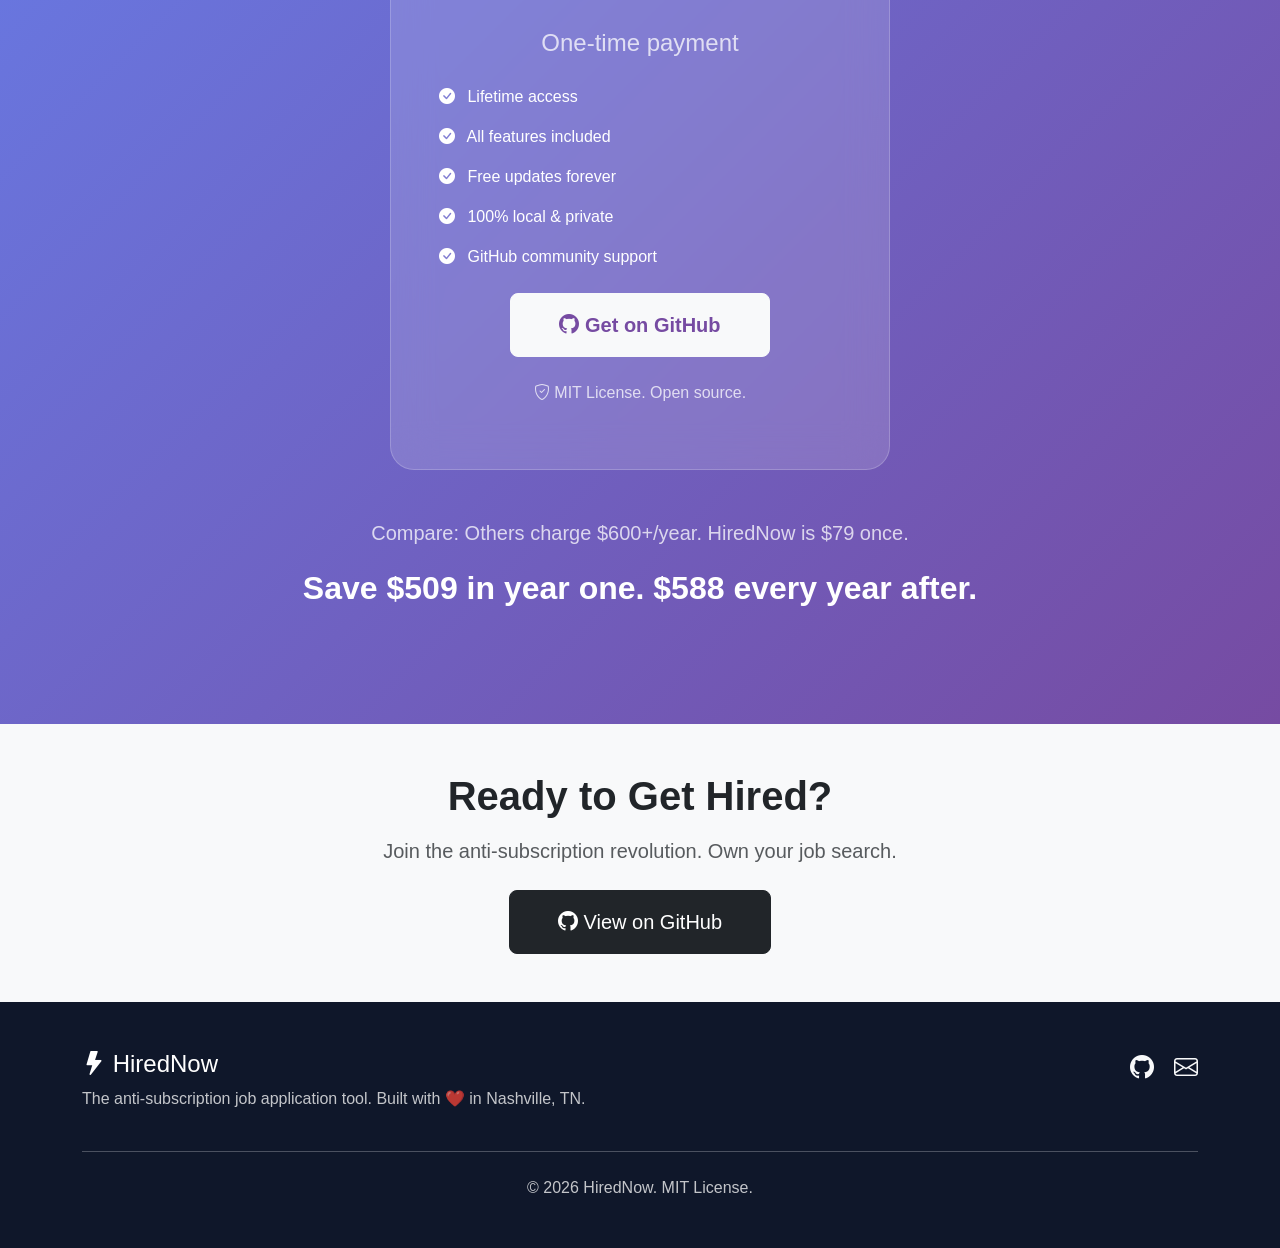
==== commit 392c1627: "Update pricing language - remove competitor names" ====
--- a/index.html
+++ b/index.html
@@ -284,11 +284,11 @@
                 <div class="col-lg-10 text-center hero-content">
                     <span class="badge-custom"><i class="bi bi-shield-check"></i> 100% Local - Your Data Never Leaves Your Machine</span>
                     <h1>Apply to Jobs Automatically</h1>
-                    <p class="lead">Stop paying $588/year. Pay <strong>$79 once</strong> and own your job search forever.</p>
+                    <p class="lead">Stop paying $600+/year. Pay <strong>$79 once</strong> and own your job search forever.</p>
                     
                     <div class="price-card">
                         <div class="price-row">
-                            <span class="competitor">ApplyBlast: $588/year</span>
+                            <span class="competitor">Others: $600+/year</span>
                             <span class="winner"><i class="bi bi-check-circle-fill"></i> HiredNow: $79 one-time</span>
                         </div>
                         <div class="price-row">
@@ -306,7 +306,7 @@
                     </div>
                     
                     <a href="#pricing" class="btn btn-cta"><i class="bi bi-lightning-fill"></i> Get HiredNow - $79</a>
-                    <p class="mt-4 opacity-75"><i class="bi bi-lightning-charge"></i> 92% cheaper than ApplyBlast</p>
+                    <p class="mt-4 opacity-75"><i class="bi bi-lightning-charge"></i> 87% cheaper than subscription tools</p>
                 </div>
             </div>
         </div>
@@ -466,7 +466,7 @@
             </div>
             
             <div class="text-center mt-5">
-                <p class="fs-5 opacity-75">Compare: ApplyBlast costs $588/year. HiredNow is $79 once.</p>
+                <p class="fs-5 opacity-75">Compare: Others charge $600+/year. HiredNow is $79 once.</p>
                 <p class="fs-2 fw-bold">Save $509 in year one. $588 every year after.</p>
             </div>
         </div>
